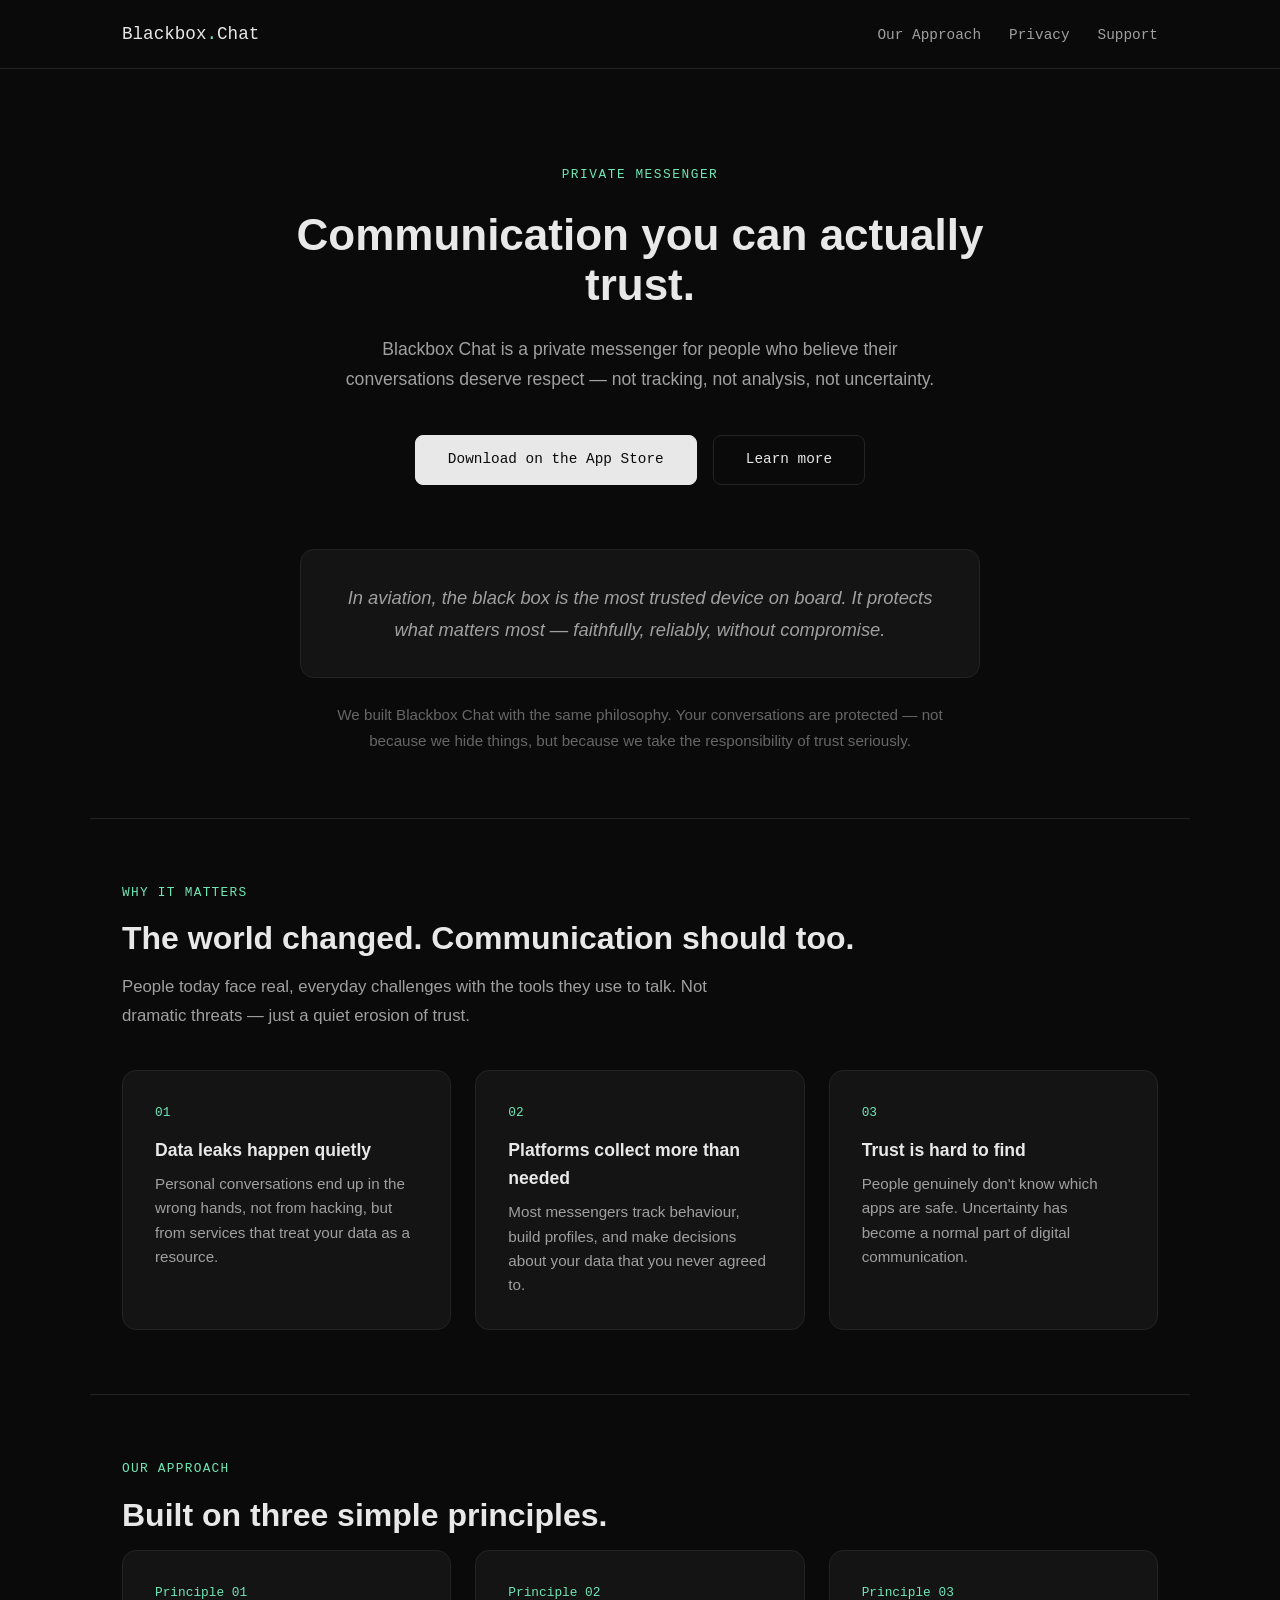
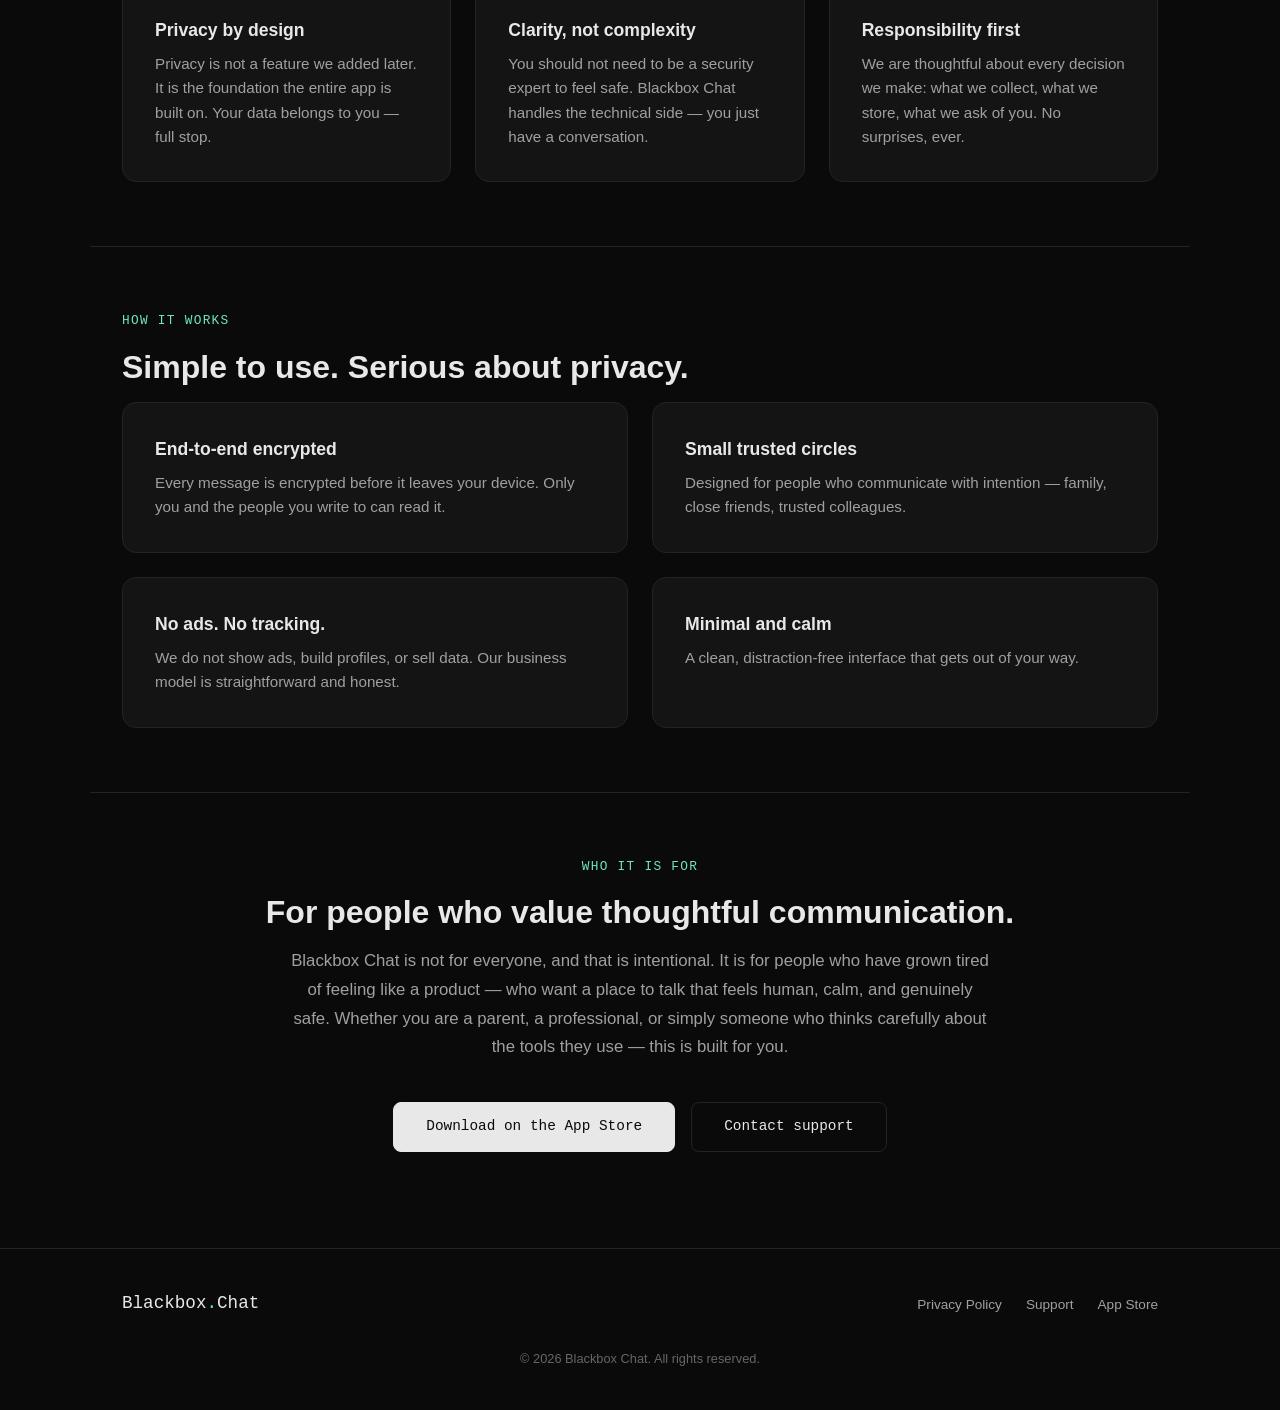
==== index.html @ 41d5ee9b "feat: initial landing site for blackbox chat" ====
<!DOCTYPE html>
<html lang="en">
<head>
  <meta charset="UTF-8">
  <meta name="viewport" content="width=device-width, initial-scale=1.0">
  <meta name="description" content="Blackbox Chat is a private messenger for people who believe their conversations deserve respect — not tracking, not analysis, not uncertainty.">
  <title>Blackbox Chat — Communication you can actually trust.</title>
  <link rel="stylesheet" href="assets/styles.css">
</head>
<body>

  <!-- Nav -->
  <nav class="nav">
    <div class="nav-inner">
      <a href="index.html" class="logo">Blackbox<span class="dot">.</span>Chat</a>
      <ul class="nav-links">
        <li><a href="#approach">Our Approach</a></li>
        <li><a href="privacy.html">Privacy</a></li>
        <li><a href="support.html">Support</a></li>
      </ul>
    </div>
  </nav>

  <!-- Hero -->
  <section class="hero">
    <div class="eyebrow">Private Messenger</div>
    <h1>Communication you can actually trust.</h1>
    <p>Blackbox Chat is a private messenger for people who believe their conversations deserve respect — not tracking, not analysis, not uncertainty.</p>
    <div class="cta-row">
      <a href="#" class="btn btn-primary">Download on the App Store</a>
      <a href="#approach" class="btn btn-secondary">Learn more</a>
    </div>
  </section>

  <!-- Name origin -->
  <section class="origin">
    <blockquote>In aviation, the black box is the most trusted device on board. It protects what matters most — faithfully, reliably, without compromise.</blockquote>
    <p>We built Blackbox Chat with the same philosophy. Your conversations are protected — not because we hide things, but because we take the responsibility of trust seriously.</p>
  </section>

  <!-- Why it matters -->
  <section class="block" id="why">
    <div class="section-label">Why it matters</div>
    <h2 class="section-heading">The world changed. Communication should too.</h2>
    <p class="section-intro">People today face real, everyday challenges with the tools they use to talk. Not dramatic threats — just a quiet erosion of trust.</p>
    <div class="grid grid-3">
      <div class="card">
        <div class="index">01</div>
        <h3>Data leaks happen quietly</h3>
        <p>Personal conversations end up in the wrong hands, not from hacking, but from services that treat your data as a resource.</p>
      </div>
      <div class="card">
        <div class="index">02</div>
        <h3>Platforms collect more than needed</h3>
        <p>Most messengers track behaviour, build profiles, and make decisions about your data that you never agreed to.</p>
      </div>
      <div class="card">
        <div class="index">03</div>
        <h3>Trust is hard to find</h3>
        <p>People genuinely don't know which apps are safe. Uncertainty has become a normal part of digital communication.</p>
      </div>
    </div>
  </section>

  <!-- Our approach -->
  <section class="block" id="approach">
    <div class="section-label">Our approach</div>
    <h2 class="section-heading">Built on three simple principles.</h2>
    <div class="grid grid-3">
      <div class="card">
        <div class="index">Principle 01</div>
        <h3>Privacy by design</h3>
        <p>Privacy is not a feature we added later. It is the foundation the entire app is built on. Your data belongs to you — full stop.</p>
      </div>
      <div class="card">
        <div class="index">Principle 02</div>
        <h3>Clarity, not complexity</h3>
        <p>You should not need to be a security expert to feel safe. Blackbox Chat handles the technical side — you just have a conversation.</p>
      </div>
      <div class="card">
        <div class="index">Principle 03</div>
        <h3>Responsibility first</h3>
        <p>We are thoughtful about every decision we make: what we collect, what we store, what we ask of you. No surprises, ever.</p>
      </div>
    </div>
  </section>

  <!-- How it works -->
  <section class="block" id="how">
    <div class="section-label">How it works</div>
    <h2 class="section-heading">Simple to use. Serious about privacy.</h2>
    <div class="grid grid-4">
      <div class="card">
        <h3>End-to-end encrypted</h3>
        <p>Every message is encrypted before it leaves your device. Only you and the people you write to can read it.</p>
      </div>
      <div class="card">
        <h3>Small trusted circles</h3>
        <p>Designed for people who communicate with intention — family, close friends, trusted colleagues.</p>
      </div>
      <div class="card">
        <h3>No ads. No tracking.</h3>
        <p>We do not show ads, build profiles, or sell data. Our business model is straightforward and honest.</p>
      </div>
      <div class="card">
        <h3>Minimal and calm</h3>
        <p>A clean, distraction-free interface that gets out of your way.</p>
      </div>
    </div>
  </section>

  <!-- Who it is for -->
  <section class="block who" id="who">
    <div class="section-label">Who it is for</div>
    <h2 class="section-heading">For people who value thoughtful communication.</h2>
    <p class="section-intro">Blackbox Chat is not for everyone, and that is intentional. It is for people who have grown tired of feeling like a product — who want a place to talk that feels human, calm, and genuinely safe. Whether you are a parent, a professional, or simply someone who thinks carefully about the tools they use — this is built for you.</p>
    <div class="cta-row">
      <a href="#" class="btn btn-primary">Download on the App Store</a>
      <a href="support.html" class="btn btn-secondary">Contact support</a>
    </div>
  </section>

  <!-- Footer -->
  <footer>
    <div class="footer-inner">
      <a href="index.html" class="logo">Blackbox<span class="dot">.</span>Chat</a>
      <ul class="footer-links">
        <li><a href="privacy.html">Privacy Policy</a></li>
        <li><a href="support.html">Support</a></li>
        <li><a href="#">App Store</a></li>
      </ul>
      <div class="copyright">&copy; 2026 Blackbox Chat. All rights reserved.</div>
    </div>
  </footer>

</body>
</html>
---- assets/styles.css ----
:root {
  --bg: #0a0a0a;
  --bg-elevated: #141414;
  --border: #232323;
  --fg: #e8e8e8;
  --fg-dim: #a0a0a0;
  --fg-muted: #666;
  --accent: #6ee7b7;
  --max-width: 1100px;
  --radius: 14px;
  --font-sans: -apple-system, BlinkMacSystemFont, 'Segoe UI', Roboto, Helvetica, Arial, sans-serif;
  --font-mono: 'SFMono-Regular', Consolas, 'Liberation Mono', Menlo, Courier, monospace;
}

*,
*::before,
*::after {
  margin: 0;
  padding: 0;
  box-sizing: border-box;
}

html {
  font-size: 16px;
  -webkit-font-smoothing: antialiased;
}

body {
  font-family: var(--font-sans);
  background: var(--bg);
  color: var(--fg);
  line-height: 1.6;
}

a {
  color: var(--fg-dim);
  text-decoration: none;
  transition: color 150ms;
}

a:hover {
  color: var(--accent);
}

/* ── Nav ────────────────────────────────── */

.nav {
  border-bottom: 1px solid var(--border);
}

.nav-inner {
  max-width: var(--max-width);
  margin: 0 auto;
  padding: 1.25rem 2rem;
  display: flex;
  justify-content: space-between;
  align-items: center;
  flex-wrap: wrap;
  gap: 1rem;
}

.logo {
  font-family: var(--font-mono);
  font-size: 1.1rem;
  color: var(--fg);
  text-decoration: none;
}

.logo .dot {
  color: var(--accent);
}

.nav-links {
  display: flex;
  gap: 1.75rem;
  list-style: none;
}

.nav-links a {
  font-size: 0.9rem;
  font-family: var(--font-mono);
}

/* ── Hero ───────────────────────────────── */

.hero {
  max-width: var(--max-width);
  margin: 0 auto;
  padding: 6rem 2rem 4rem;
  text-align: center;
}

.eyebrow {
  font-family: var(--font-mono);
  font-size: 0.8rem;
  color: var(--accent);
  text-transform: uppercase;
  letter-spacing: 0.12em;
  margin-bottom: 1.5rem;
}

.hero h1 {
  font-size: 2.75rem;
  line-height: 1.15;
  font-weight: 700;
  max-width: 700px;
  margin: 0 auto 1.5rem;
}

.hero p {
  font-size: 1.1rem;
  color: var(--fg-dim);
  max-width: 620px;
  margin: 0 auto 2.5rem;
  line-height: 1.7;
}

.cta-row {
  display: flex;
  justify-content: center;
  gap: 1rem;
  flex-wrap: wrap;
}

/* ── Buttons ────────────────────────────── */

.btn {
  display: inline-block;
  font-family: var(--font-mono);
  font-size: 0.9rem;
  padding: 0.8rem 2rem;
  border-radius: 8px;
  border: 1px solid var(--border);
  cursor: pointer;
  transition: border-color 150ms, background 150ms;
  text-decoration: none;
  text-align: center;
}

.btn-primary {
  background: var(--fg);
  color: var(--bg);
  border-color: var(--fg);
}

.btn-primary:hover {
  background: var(--accent);
  border-color: var(--accent);
  color: var(--bg);
}

.btn-secondary {
  background: transparent;
  color: var(--fg);
  border-color: var(--border);
}

.btn-secondary:hover {
  border-color: var(--accent);
  color: var(--accent);
}

/* ── Origin card ────────────────────────── */

.origin {
  max-width: var(--max-width);
  margin: 0 auto;
  padding: 0 2rem 4rem;
  text-align: center;
}

.origin blockquote {
  font-size: 1.15rem;
  font-style: italic;
  color: var(--fg-dim);
  max-width: 680px;
  margin: 0 auto 1.5rem;
  line-height: 1.7;
  padding: 2rem 2.5rem;
  background: var(--bg-elevated);
  border: 1px solid var(--border);
  border-radius: var(--radius);
}

.origin p {
  font-size: 0.95rem;
  color: var(--fg-muted);
  max-width: 620px;
  margin: 0 auto;
  line-height: 1.7;
}

/* ── Section blocks ─────────────────────── */

.block {
  max-width: var(--max-width);
  margin: 0 auto;
  padding: 4rem 2rem;
  border-top: 1px solid var(--border);
}

.section-label {
  font-family: var(--font-mono);
  font-size: 0.8rem;
  color: var(--accent);
  text-transform: uppercase;
  letter-spacing: 0.1em;
  margin-bottom: 1rem;
}

.section-heading {
  font-size: 2rem;
  font-weight: 700;
  margin-bottom: 1rem;
  line-height: 1.2;
}

.section-intro {
  font-size: 1.05rem;
  color: var(--fg-dim);
  max-width: 620px;
  margin-bottom: 2.5rem;
  line-height: 1.7;
}

/* ── Grids + Cards ──────────────────────── */

.grid {
  display: grid;
  gap: 1.5rem;
}

.grid-3 {
  grid-template-columns: repeat(3, 1fr);
}

.grid-4 {
  grid-template-columns: repeat(2, 1fr);
}

.card {
  background: var(--bg-elevated);
  border: 1px solid var(--border);
  border-radius: var(--radius);
  padding: 2rem;
}

.card .index {
  font-family: var(--font-mono);
  font-size: 0.8rem;
  color: var(--accent);
  margin-bottom: 0.75rem;
}

.card h3 {
  font-size: 1.1rem;
  font-weight: 600;
  margin-bottom: 0.5rem;
}

.card p {
  font-size: 0.95rem;
  color: var(--fg-dim);
  line-height: 1.6;
}

/* ── Who section (centered) ─────────────── */

.who {
  text-align: center;
}

.who .section-intro {
  max-width: 700px;
  margin-left: auto;
  margin-right: auto;
}

.who .cta-row {
  margin-top: 2.5rem;
}

/* ── Footer ─────────────────────────────── */

footer {
  border-top: 1px solid var(--border);
  margin-top: 2rem;
}

.footer-inner {
  max-width: var(--max-width);
  margin: 0 auto;
  padding: 2.5rem 2rem;
  display: flex;
  justify-content: space-between;
  align-items: center;
  flex-wrap: wrap;
  gap: 1rem;
}

.footer-links {
  display: flex;
  gap: 1.5rem;
  list-style: none;
}

.footer-links a {
  font-size: 0.85rem;
}

.copyright {
  font-size: 0.8rem;
  color: var(--fg-muted);
  width: 100%;
  text-align: center;
  margin-top: 1rem;
}

/* ── Page wrapper (privacy / support) ───── */

.page {
  max-width: 720px;
  margin: 0 auto;
  padding: 4rem 2rem;
}

.page h1 {
  font-size: 2.25rem;
  font-weight: 700;
  margin-bottom: 0.5rem;
}

.page .updated {
  font-family: var(--font-mono);
  font-size: 0.8rem;
  color: var(--fg-muted);
  margin-bottom: 2rem;
}

.highlight {
  border-left: 3px solid var(--accent);
  padding: 1.25rem 1.5rem;
  background: var(--bg-elevated);
  border-radius: 0 var(--radius) var(--radius) 0;
  margin-bottom: 2.5rem;
  font-size: 1.05rem;
  color: var(--fg-dim);
  line-height: 1.7;
}

.page h2 {
  font-size: 1.35rem;
  font-weight: 600;
  margin-top: 2rem;
  margin-bottom: 0.75rem;
}

.page p {
  font-size: 0.95rem;
  color: var(--fg-dim);
  line-height: 1.7;
  margin-bottom: 1rem;
}

.page ul {
  list-style: disc;
  padding-left: 1.25rem;
  margin-bottom: 1rem;
}

.page li {
  font-size: 0.95rem;
  color: var(--fg-dim);
  line-height: 1.7;
  margin-bottom: 0.35rem;
}

/* ── Form ───────────────────────────────── */

.form {
  margin-top: 2rem;
}

.field {
  margin-bottom: 1.5rem;
}

.field label {
  display: block;
  font-family: var(--font-mono);
  font-size: 0.8rem;
  color: var(--fg-dim);
  text-transform: uppercase;
  letter-spacing: 0.05em;
  margin-bottom: 0.5rem;
}

.field input,
.field select,
.field textarea {
  width: 100%;
  padding: 0.75rem 1rem;
  font-family: var(--font-sans);
  font-size: 0.95rem;
  color: var(--fg);
  background: var(--bg-elevated);
  border: 1px solid var(--border);
  border-radius: 8px;
  outline: none;
  transition: border-color 150ms;
}

.field input:focus,
.field select:focus,
.field textarea:focus {
  border-color: var(--accent);
}

.field textarea {
  min-height: 140px;
  resize: vertical;
}

.field select {
  appearance: auto;
}

.form .btn {
  margin-top: 0.5rem;
}

.form-note {
  margin-top: 1.5rem;
  font-size: 0.85rem;
  color: var(--fg-muted);
  line-height: 1.6;
}

/* ── Responsive ─────────────────────────── */

@media (max-width: 900px) {
  .hero h1 {
    font-size: 2rem;
  }

  .section-heading {
    font-size: 1.5rem;
  }

  .grid-3,
  .grid-4 {
    grid-template-columns: 1fr;
  }

  .nav-inner {
    padding: 1rem 1.25rem;
  }

  .hero {
    padding: 4rem 1.25rem 3rem;
  }

  .block {
    padding: 3rem 1.25rem;
  }

  .page {
    padding: 3rem 1.25rem;
  }

  .footer-inner {
    padding: 2rem 1.25rem;
    flex-direction: column;
    text-align: center;
  }

  .footer-links {
    justify-content: center;
  }
}
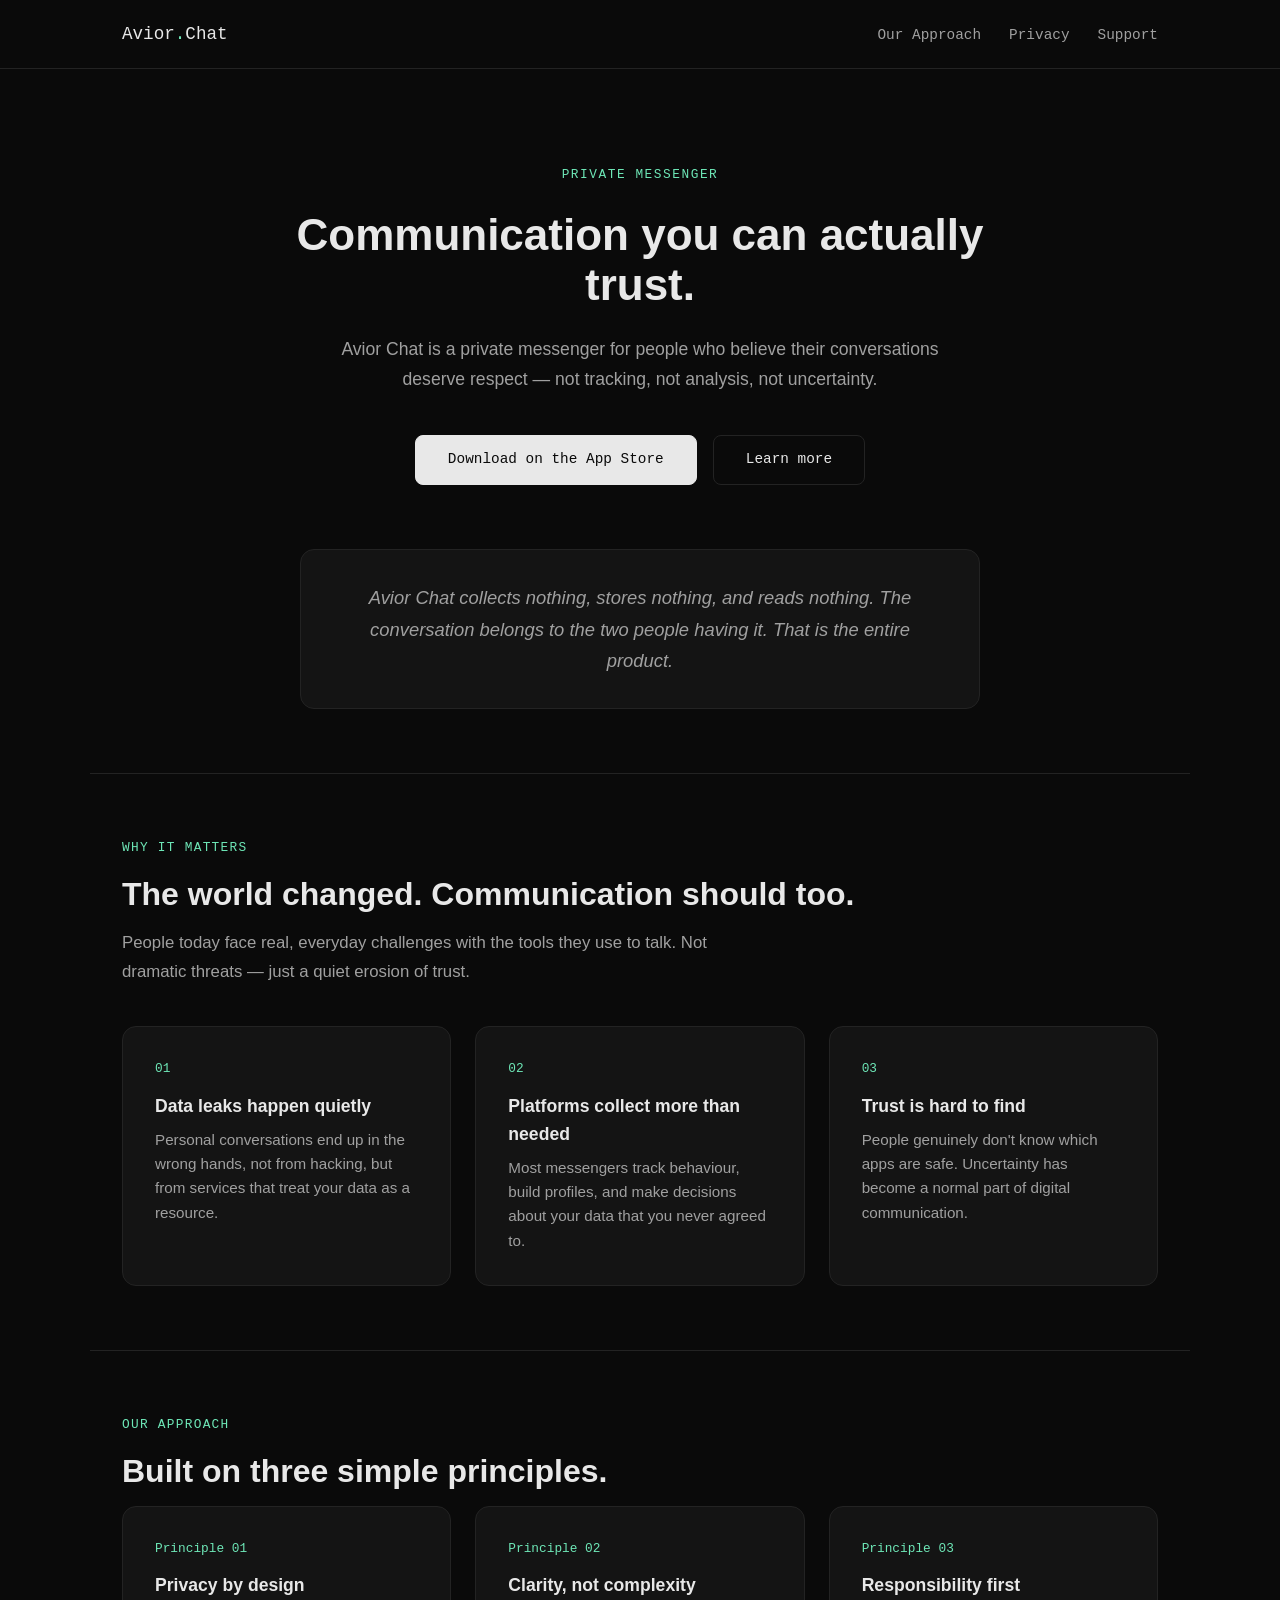
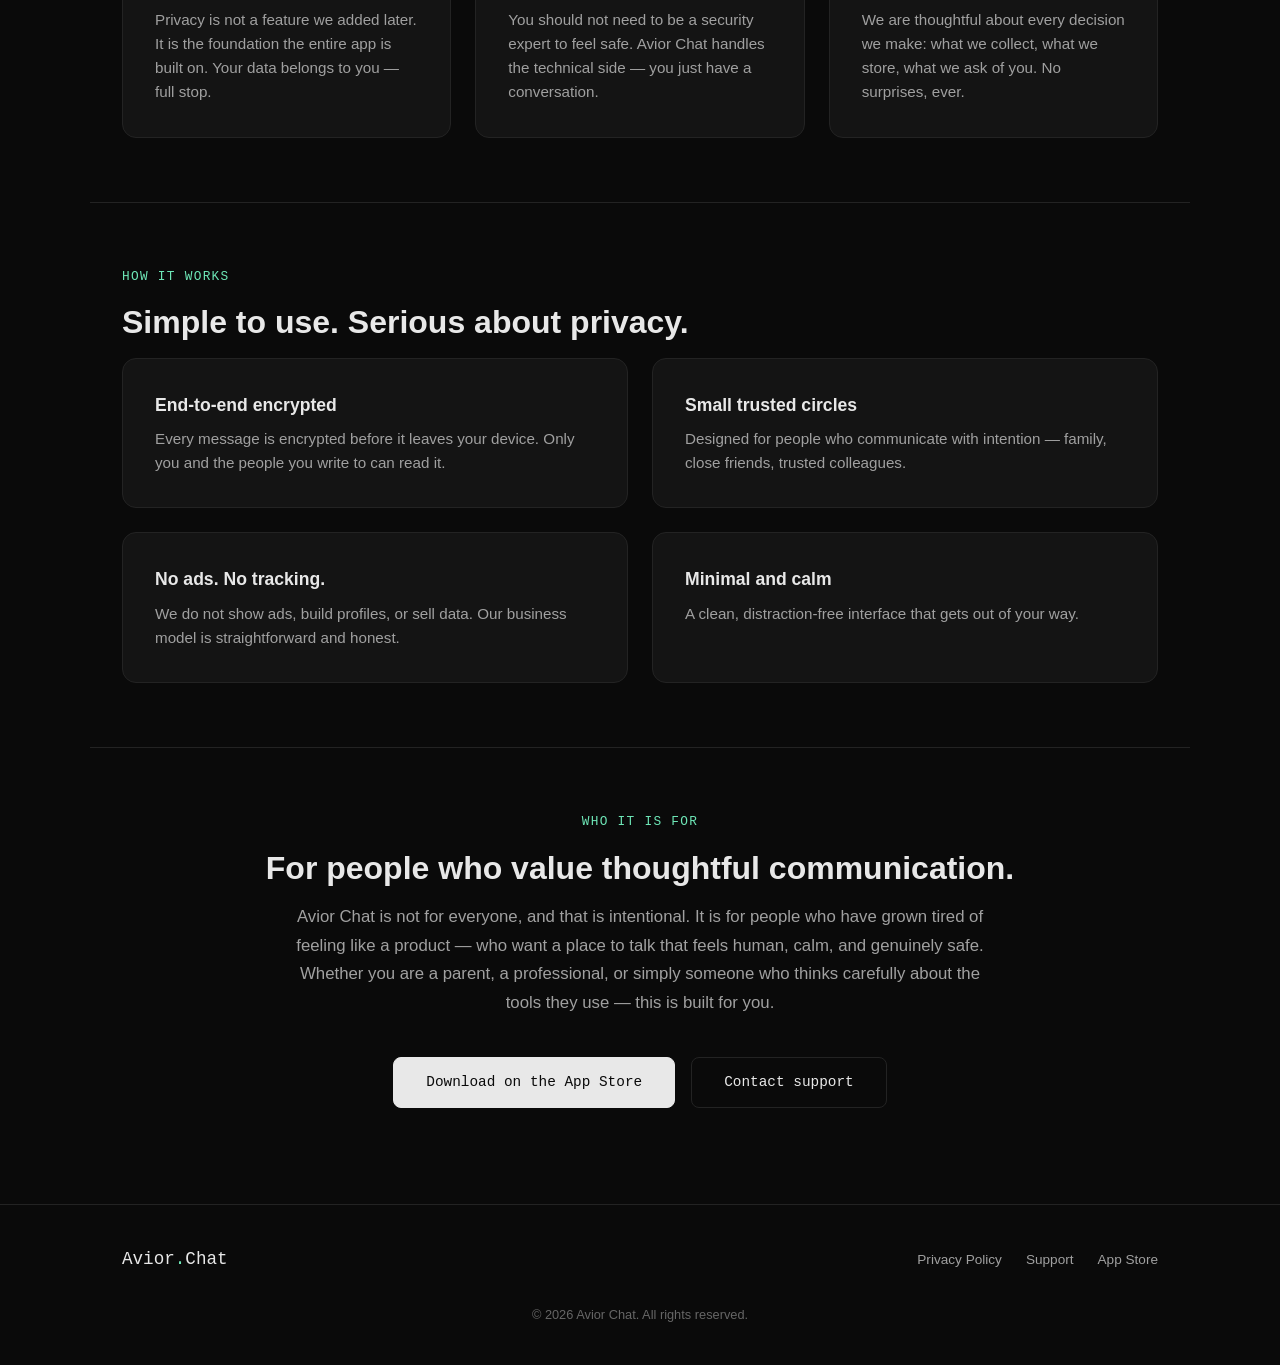
==== commit 4ec4c521: "feat: rebrand site from blackbox to avior" ====
--- a/index.html
+++ b/index.html
@@ -3,8 +3,8 @@
 <head>
   <meta charset="UTF-8">
   <meta name="viewport" content="width=device-width, initial-scale=1.0">
-  <meta name="description" content="Blackbox Chat is a private messenger for people who believe their conversations deserve respect — not tracking, not analysis, not uncertainty.">
-  <title>Blackbox Chat — Communication you can actually trust.</title>
+  <meta name="description" content="Avior Chat is a private messenger for people who believe their conversations deserve respect — not tracking, not analysis, not uncertainty.">
+  <title>Avior Chat — Communication you can actually trust.</title>
   <link rel="stylesheet" href="assets/styles.css">
 </head>
 <body>
@@ -12,7 +12,7 @@
   <!-- Nav -->
   <nav class="nav">
     <div class="nav-inner">
-      <a href="index.html" class="logo">Blackbox<span class="dot">.</span>Chat</a>
+      <a href="index.html" class="logo">Avior<span class="dot">.</span>Chat</a>
       <ul class="nav-links">
         <li><a href="#approach">Our Approach</a></li>
         <li><a href="privacy.html">Privacy</a></li>
@@ -25,7 +25,7 @@
   <section class="hero">
     <div class="eyebrow">Private Messenger</div>
     <h1>Communication you can actually trust.</h1>
-    <p>Blackbox Chat is a private messenger for people who believe their conversations deserve respect — not tracking, not analysis, not uncertainty.</p>
+    <p>Avior Chat is a private messenger for people who believe their conversations deserve respect — not tracking, not analysis, not uncertainty.</p>
     <div class="cta-row">
       <a href="#" class="btn btn-primary">Download on the App Store</a>
       <a href="#approach" class="btn btn-secondary">Learn more</a>
@@ -34,8 +34,7 @@
 
   <!-- Name origin -->
   <section class="origin">
-    <blockquote>In aviation, the black box is the most trusted device on board. It protects what matters most — faithfully, reliably, without compromise.</blockquote>
-    <p>We built Blackbox Chat with the same philosophy. Your conversations are protected — not because we hide things, but because we take the responsibility of trust seriously.</p>
+    <p class="origin-statement">Avior Chat collects nothing, stores nothing, and reads nothing. The conversation belongs to the two people having it. That is the entire product.</p>
   </section>
 
   <!-- Why it matters -->
@@ -75,7 +74,7 @@
       <div class="card">
         <div class="index">Principle 02</div>
         <h3>Clarity, not complexity</h3>
-        <p>You should not need to be a security expert to feel safe. Blackbox Chat handles the technical side — you just have a conversation.</p>
+        <p>You should not need to be a security expert to feel safe. Avior Chat handles the technical side — you just have a conversation.</p>
       </div>
       <div class="card">
         <div class="index">Principle 03</div>
@@ -113,7 +112,7 @@
   <section class="block who" id="who">
     <div class="section-label">Who it is for</div>
     <h2 class="section-heading">For people who value thoughtful communication.</h2>
-    <p class="section-intro">Blackbox Chat is not for everyone, and that is intentional. It is for people who have grown tired of feeling like a product — who want a place to talk that feels human, calm, and genuinely safe. Whether you are a parent, a professional, or simply someone who thinks carefully about the tools they use — this is built for you.</p>
+    <p class="section-intro">Avior Chat is not for everyone, and that is intentional. It is for people who have grown tired of feeling like a product — who want a place to talk that feels human, calm, and genuinely safe. Whether you are a parent, a professional, or simply someone who thinks carefully about the tools they use — this is built for you.</p>
     <div class="cta-row">
       <a href="#" class="btn btn-primary">Download on the App Store</a>
       <a href="support.html" class="btn btn-secondary">Contact support</a>
@@ -123,13 +122,13 @@
   <!-- Footer -->
   <footer>
     <div class="footer-inner">
-      <a href="index.html" class="logo">Blackbox<span class="dot">.</span>Chat</a>
+      <a href="index.html" class="logo">Avior<span class="dot">.</span>Chat</a>
       <ul class="footer-links">
         <li><a href="privacy.html">Privacy Policy</a></li>
         <li><a href="support.html">Support</a></li>
         <li><a href="#">App Store</a></li>
       </ul>
-      <div class="copyright">&copy; 2026 Blackbox Chat. All rights reserved.</div>
+      <div class="copyright">&copy; 2026 Avior Chat. All rights reserved.</div>
     </div>
   </footer>
 
--- a/assets/styles.css
+++ b/assets/styles.css
@@ -169,25 +169,17 @@
   text-align: center;
 }
 
-.origin blockquote {
+.origin-statement {
   font-size: 1.15rem;
   font-style: italic;
   color: var(--fg-dim);
   max-width: 680px;
-  margin: 0 auto 1.5rem;
+  margin: 0 auto;
   line-height: 1.7;
   padding: 2rem 2.5rem;
   background: var(--bg-elevated);
   border: 1px solid var(--border);
   border-radius: var(--radius);
-}
-
-.origin p {
-  font-size: 0.95rem;
-  color: var(--fg-muted);
-  max-width: 620px;
-  margin: 0 auto;
-  line-height: 1.7;
 }
 
 /* ── Section blocks ─────────────────────── */
